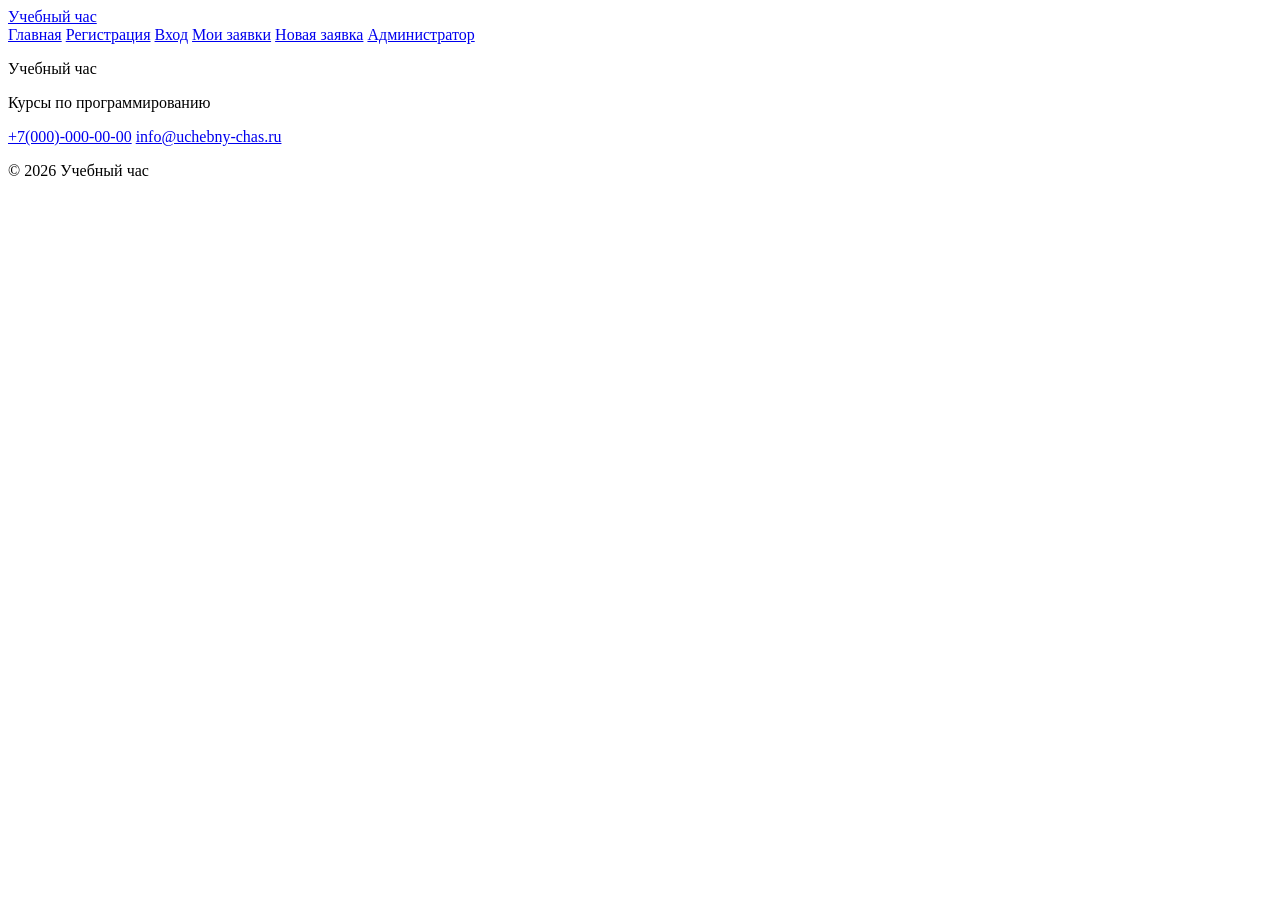
==== index.html @ 291ad3c5 "Добавил каркас страниц" ====
<!DOCTYPE html>
<html lang="ru">
<head>
<meta charset="UTF-8">
<meta name="viewport" content="width=device-width, initial-scale=1.0">
<title>Главная | Учебный час</title>
<link rel="stylesheet" href="css/style.css">
</head>
<body>
<header class="header">
<a class="header__logo" href="index.html">Учебный час</a>
<nav class="header__nav">
<a class="header__link header__link--active" href="index.html">Главная</a>
<a class="header__link" href="register.html">Регистрация</a>
<a class="header__link" href="login.html">Вход</a>
<a class="header__link" href="orders.html">Мои заявки</a>
<a class="header__link" href="create.html">Новая заявка</a>
<a class="header__link" href="admin.html">Администратор</a>
</nav>
</header>
<main class="main">
</main>
<footer class="footer">
<div class="footer__inner">
<div class="footer__col">
<p class="footer__name">Учебный час</p>
<p class="footer__text">Курсы по программированию</p>
</div>
<div class="footer__col">
<a class="footer__link" href="tel:+73830000000">+7(000)-000-00-00</a>
<a class="footer__link" href="mailto:info@uchebny-chas.ru">info@uchebny-chas.ru</a>
</div>
<p class="footer__copy">© 2026 Учебный час</p>
</div>
</footer>
</body>
</html>
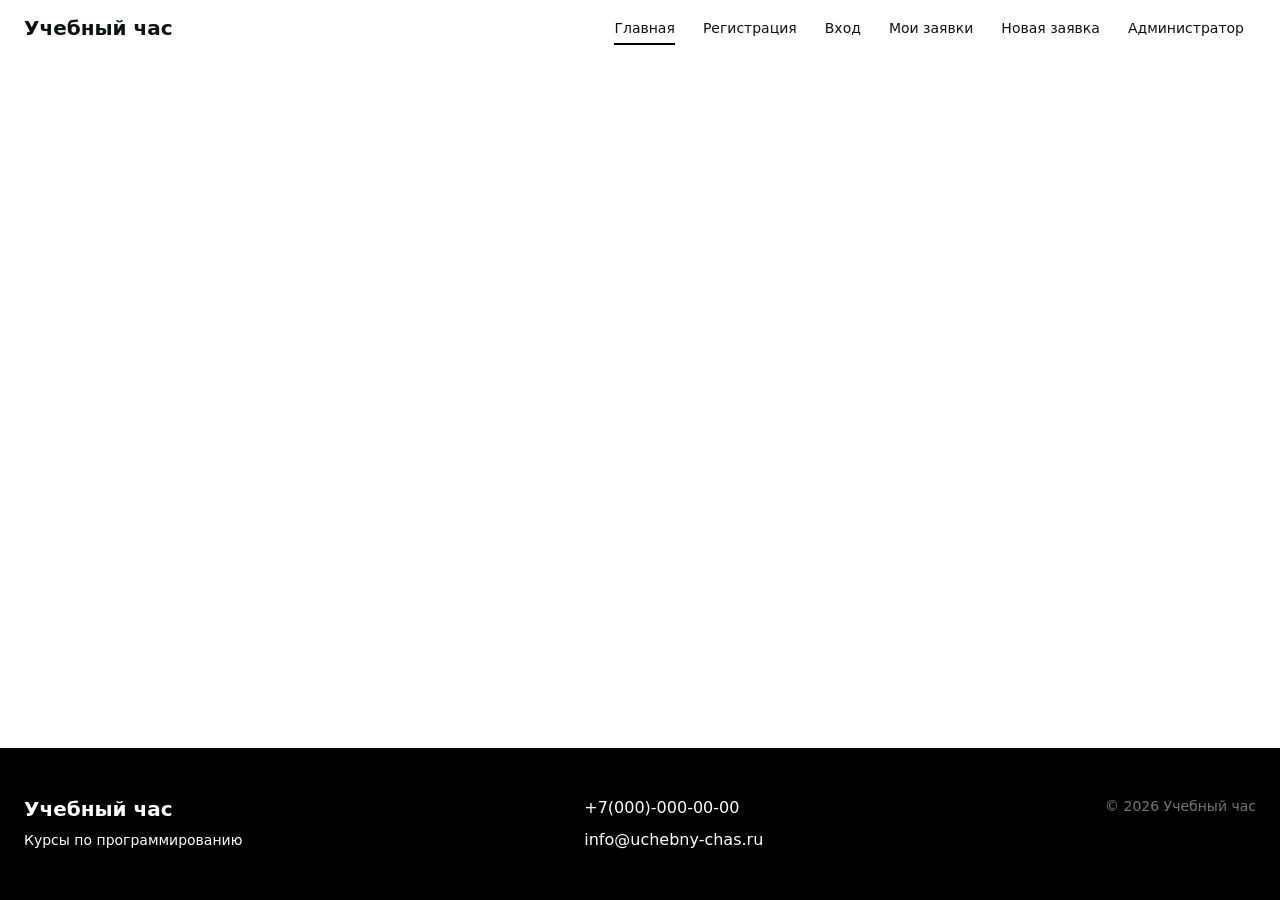
==== commit 6f2f5e96: "перенос файла style.css" ====
--- a/index.html
+++ b/index.html
@@ -4,7 +4,7 @@
 <meta charset="UTF-8">
 <meta name="viewport" content="width=device-width, initial-scale=1.0">
 <title>Главная | Учебный час</title>
-<link rel="stylesheet" href="css/style.css">
+<link rel="stylesheet" href="style.css">
 </head>
 <body>
 <header class="header">
--- a/style.css
+++ b/style.css
@@ -0,0 +1,224 @@
+:root {
+  --color-main: #000000;   
+  --color-accent: #55da9b; 
+  --color-text: #1c2230;
+  --color-bg: #ffffff;
+
+  --color-ink: #0b1215;
+  --color-graphite: #394649;
+  --color-fog: #e0e0e0;
+  --color-ash: #757575;
+  --color-charcoal: #232424;
+  --color-cyan: #24c2f2;
+  --color-violet: #6927ef;
+
+  --font-main: 'GT Walsheim Pro', Inter, 'DM Sans', ui-sans-serif, system-ui, -apple-system, BlinkMacSystemFont, "Segoe UI", Roboto, sans-serif;
+  --shadow-sm: rgba(0, 0, 0, 0.1) 0px 2px 4px 0px;
+  --page-width: 1280px;
+  --gutter: max(24px, calc((100% - 1280px) / 2));
+}
+
+/* Общее */
+*, *::before, *::after { box-sizing: border-box; }
+html { height: 100%; scroll-behavior: smooth; }
+body {
+  display: flex;
+  flex-direction: column;
+  min-height: 100%;
+  margin: 0;
+  font-family: var(--font-main);
+  font-size: 16px;
+  line-height: 1.5;
+  font-weight: 400;
+  color: var(--color-ink);
+  background: var(--color-bg);
+  -webkit-font-smoothing: antialiased;
+}
+h1, h2, h3, p, ol, ul { margin: 0; padding: 0; }
+ol, ul { list-style: none; }
+img { display: block; max-width: 100%; }
+a { color: inherit; }
+:focus-visible { outline: 2px solid var(--color-cyan); outline-offset: 2px; }
+.main { display: flex; flex-direction: column; flex: 1 0 auto; }
+
+@keyframes rise {
+  from { opacity: 0; transform: translateY(40px); }
+  to { opacity: 1; transform: translateY(0); }
+}
+@keyframes slide-in {
+  from { opacity: 0; transform: translateX(40px); }
+  to { opacity: 1; transform: translateX(0); }
+}
+@keyframes float {
+  0%, 100% { transform: translateY(0); }
+  50% { transform: translateY(-8px); }
+}
+
+/* Шапка */
+.header {
+  position: sticky;
+  top: 0;
+  z-index: 10;
+  display: flex;
+  align-items: center;
+  justify-content: space-between;
+  gap: 16px;
+  min-height: 56px;
+  padding: 0 var(--gutter);
+  background: var(--color-bg);
+}
+.header__logo {
+  font-size: 20px;
+  font-weight: 700;
+  text-decoration: none;
+  color: var(--color-ink);
+}
+.header__nav {
+  display: flex;
+  flex-wrap: wrap;
+  align-items: center;
+  gap: 4px;
+}
+.header__link {
+  position: relative;
+  padding: 8px 12px;
+  font-size: 14px;
+  font-weight: 500;
+  text-decoration: none;
+  color: var(--color-ink);
+}
+.header__link::after {
+  content: "";
+  position: absolute;
+  left: 12px;
+  right: 12px;
+  bottom: 2px;
+  height: 2px;
+  background: var(--color-main);
+  transform: scaleX(0);
+  transform-origin: left;
+  transition: transform 0.3s ease;
+}
+.header__link:hover::after,
+.header__link--active::after { transform: scaleX(1); }
+
+/* Подвал */
+.footer {
+  padding: 48px var(--gutter);
+  background: var(--color-main);
+  color: #ffffff;
+}
+.footer__inner {
+  display: flex;
+  flex-wrap: wrap;
+  align-items: flex-start;
+  justify-content: space-between;
+  gap: 24px;
+}
+.footer__col { display: flex; flex-direction: column; gap: 8px; }
+.footer__name { font-size: 20px; font-weight: 700; line-height: 1.3; }
+.footer__text { font-size: 14px; color: #ffffff; }
+.footer__link {
+  font-size: 16px;
+  text-decoration: none;
+  color: #ffffff;
+  background: linear-gradient(currentColor, currentColor) left bottom / 0 1px no-repeat;
+  transition: background-size 0.3s ease;
+  align-self: flex-start;
+}
+.footer__link:hover { background-size: 100% 1px; }
+.footer__copy { font-size: 14px; color: var(--color-ash); }
+
+/* Кнопки */
+.button {
+  display: inline-flex;
+  align-items: center;
+  justify-content: center;
+  min-height: 40px;
+  padding: 5px 15px;
+  border: 0;
+  border-radius: 4px;
+  font-family: inherit;
+  font-size: 16px;
+  font-weight: 600;
+  line-height: 1.5;
+  text-decoration: none;
+  cursor: pointer;
+  transition: transform 0.2s ease, background-color 0.2s ease, color 0.2s ease;
+}
+.button:hover { transform: translateY(-2px); }
+.button:active { transform: translateY(0); }
+.button--primary { background: var(--color-accent); color: var(--color-ink); }
+.button--outline {
+  background: #ffffff;
+  color: var(--color-ink);
+  border: 1px solid var(--color-graphite);
+  font-weight: 500;
+}
+.button--outline:hover { background: var(--color-ink); color: #ffffff; }
+.button--block { width: 100%; }
+.button--small { font-size: 14px; }
+
+/* Формы */
+.form { display: flex; flex-direction: column; gap: 16px; max-width: 480px; }
+.form__group { display: flex; flex-direction: column; gap: 8px; }
+.form__label { font-size: 14px; font-weight: 500; }
+.form__input,
+.form__select,
+.form__textarea {
+  width: 100%;
+  padding: 10px 12px;
+  border: 1px solid var(--color-fog);
+  border-radius: 4px;
+  font-family: inherit;
+  font-size: 16px;
+  color: var(--color-ink);
+  background: #ffffff;
+  transition: border-color 0.2s ease;
+}
+.form__input::placeholder,
+.form__textarea::placeholder { color: var(--color-ash); }
+.form__input:focus,
+.form__select:focus,
+.form__textarea:focus { outline: none; border-color: var(--color-main); }
+.form__textarea { min-height: 120px; resize: vertical; }
+.form__hint { font-size: 12px; line-height: 1.45; color: var(--color-ash); }
+.form__error { font-size: 14px; font-weight: 500; line-height: 1.45; color: #c5221f; }
+.form__error--hidden { display: none; }
+.form__group--tight { gap: 4px; }
+.form__label--tight { margin-bottom: 4px; }
+.form__label--legend { padding: 0; }
+.form__select--small,
+.form__input--small { padding: 6px 8px; font-size: 14px; }
+.form__error--shake { animation: shake 0.5s 1.2s ease both; }
+.form__group--rise { animation: rise 0.6s ease both; }
+.form__group--rise:nth-child(1) { animation-delay: 0.3s; }
+.form__group--rise:nth-child(2) { animation-delay: 0.38s; }
+.form__group--rise:nth-child(3) { animation-delay: 0.46s; }
+.form__group--rise:nth-child(4) { animation-delay: 0.54s; }
+.form__group--rise:nth-child(5) { animation-delay: 0.62s; }
+.form__group--rise:nth-child(6) { animation-delay: 0.7s; }
+.form__group--rise:nth-child(7) { animation-delay: 0.78s; }
+
+/* Ссылка */
+.link {
+  font-size: 14px;
+  font-weight: 500;
+  color: var(--color-violet);
+  text-decoration: none;
+}
+.link:hover { text-decoration: underline; }
+
+/* Статусы заявок */
+.status {
+  display: inline-block;
+  padding: 4px 12px;
+  border-radius: 100px;
+  font-size: 12px;
+  font-weight: 600;
+  line-height: 1.45;
+}
+.status--new { background: #d6f3fc; color: #0b4a5e; }
+.status--work { background: #fdeeba; color: #6b4b00; }
+.status--done { background: #cdf5e0; color: #0c5a37; }
+.status--cancel { background: #fbd9d6; color: #8a1c12; }
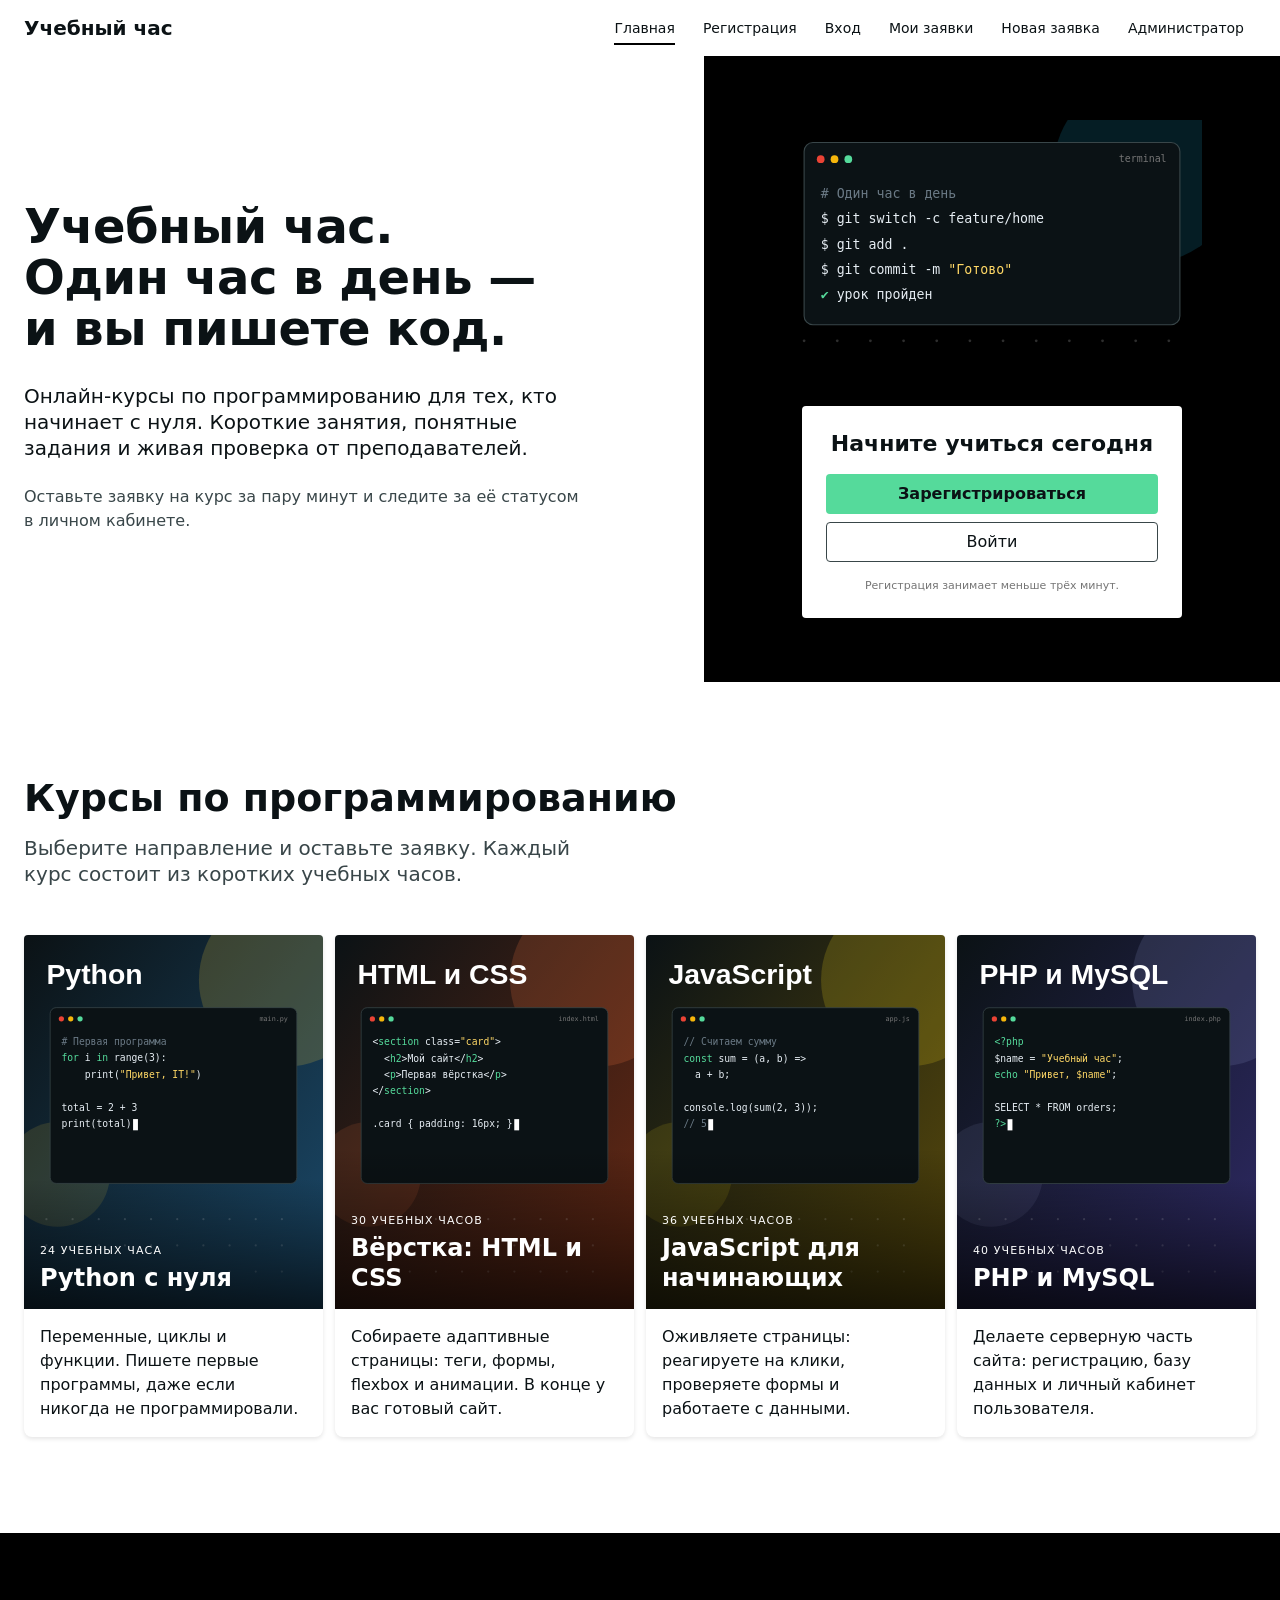
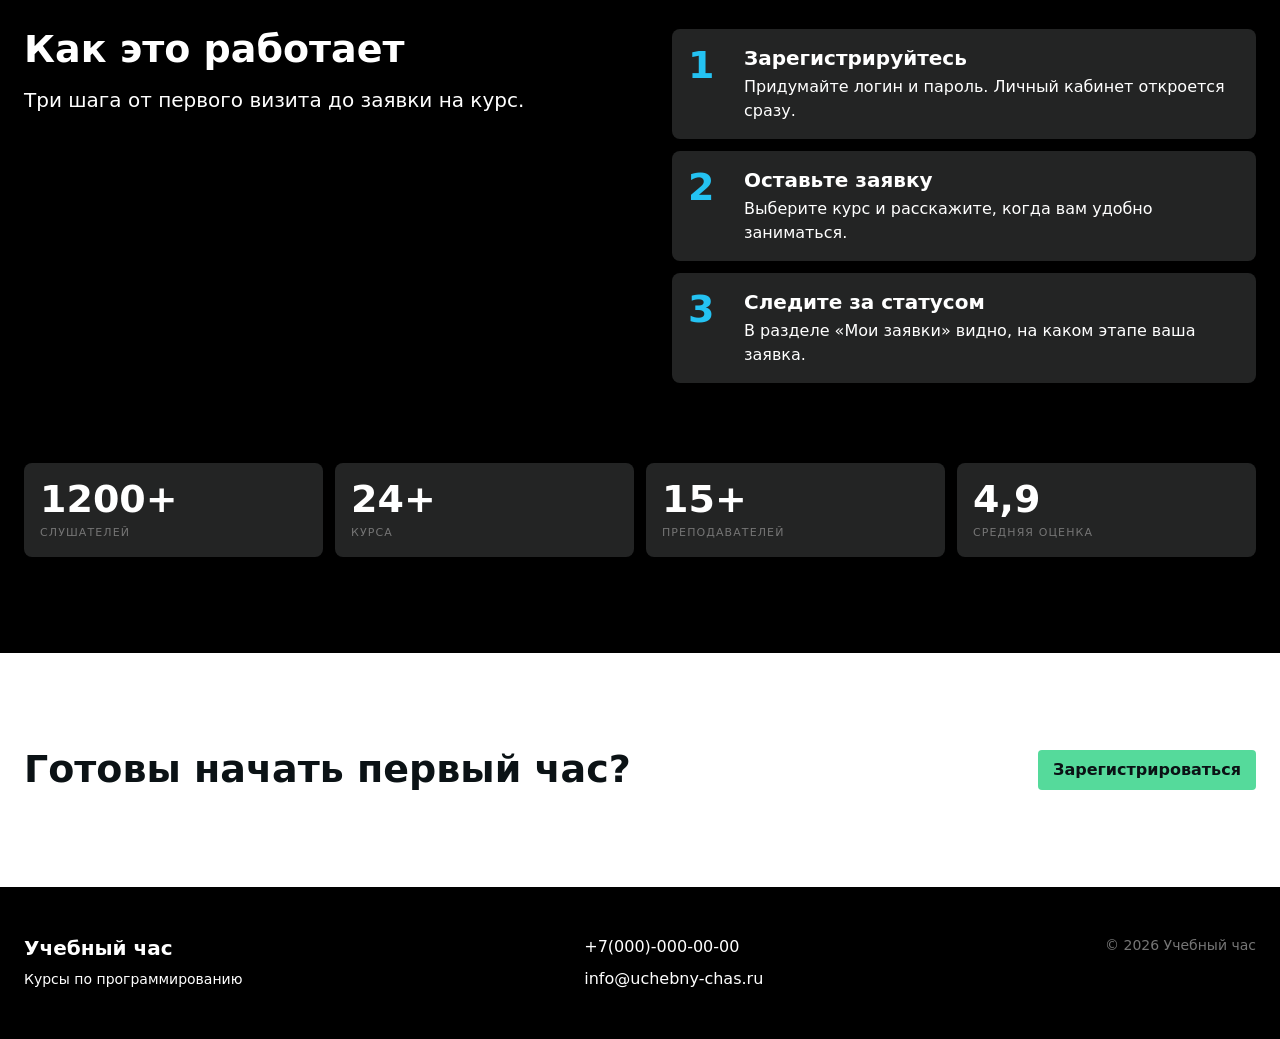
==== commit 7e7ed6ca: "законченая верстка первой страницы" ====
--- a/index.html
+++ b/index.html
@@ -1,37 +1,177 @@
 <!DOCTYPE html>
 <html lang="ru">
+
 <head>
-<meta charset="UTF-8">
-<meta name="viewport" content="width=device-width, initial-scale=1.0">
-<title>Главная | Учебный час</title>
-<link rel="stylesheet" href="style.css">
+    <meta charset="UTF-8">
+    <meta name="viewport" content="width=device-width, initial-scale=1.0">
+    <title>Главная | Учебный час</title>
+    <link rel="stylesheet" href="style.css">
 </head>
+
 <body>
-<header class="header">
-<a class="header__logo" href="index.html">Учебный час</a>
-<nav class="header__nav">
-<a class="header__link header__link--active" href="index.html">Главная</a>
-<a class="header__link" href="register.html">Регистрация</a>
-<a class="header__link" href="login.html">Вход</a>
-<a class="header__link" href="orders.html">Мои заявки</a>
-<a class="header__link" href="create.html">Новая заявка</a>
-<a class="header__link" href="admin.html">Администратор</a>
-</nav>
-</header>
-<main class="main">
-</main>
-<footer class="footer">
-<div class="footer__inner">
-<div class="footer__col">
-<p class="footer__name">Учебный час</p>
-<p class="footer__text">Курсы по программированию</p>
-</div>
-<div class="footer__col">
-<a class="footer__link" href="tel:+73830000000">+7(000)-000-00-00</a>
-<a class="footer__link" href="mailto:info@uchebny-chas.ru">info@uchebny-chas.ru</a>
-</div>
-<p class="footer__copy">© 2026 Учебный час</p>
-</div>
-</footer>
+    <header class="header">
+        <a class="header__logo" href="index.html">Учебный час</a>
+        <nav class="header__nav">
+            <a class="header__link header__link--active" href="index.html">Главная</a>
+            <a class="header__link" href="register.html">Регистрация</a>
+            <a class="header__link" href="login.html">Вход</a>
+            <a class="header__link" href="orders.html">Мои заявки</a>
+            <a class="header__link" href="create.html">Новая заявка</a>
+            <a class="header__link" href="admin.html">Администратор</a>
+        </nav>
+    </header>
+    <main class="main">
+        <section class="hero">
+            <div class="hero__content">
+                <h1 class="hero__title">
+                    <span class="hero__line">Учебный час.</span>
+                    <span class="hero__line">Один час в день —</span>
+                    <span class="hero__line">и вы пишете код.</span>
+                </h1>
+                <p class="hero__lead">Онлайн-курсы по программированию для тех, кто начинает с нуля. Короткие занятия,
+                    понятные задания и живая проверка от преподавателей.</p>
+                <p class="hero__text">Оставьте заявку на курс за пару минут и следите за её статусом в личном кабинете.
+                </p>
+            </div>
+            <div class="hero__aside">
+                <img class="hero__image" src="img/hero-terminal.svg" alt="Окно терминала с командами Git">
+                <div class="hero__panel">
+                    <h2 class="hero__panel-title">Начните учиться сегодня</h2>
+                    <a class="button button--primary button--block" href="register.html">Зарегистрироваться</a>
+                    <a class="button button--outline button--block" href="login.html">Войти</a>
+                    <p class="hero__note">Регистрация занимает меньше трёх минут.</p>
+                </div>
+            </div>
+        </section>
+
+        <section class="courses" id="courses">
+            <h2 class="courses__title">Курсы по программированию</h2>
+            <p class="courses__lead">Выберите направление и оставьте заявку. Каждый курс состоит из коротких учебных
+                часов.</p>
+            <div class="courses__grid">
+
+                <article class="course reveal">
+                    <div class="course__media">
+                        <img class="course__image" src="img/course-python.svg" alt="Код на языке Python">
+                        <div class="course__label">
+                            <span class="course__meta">24 учебных часа</span>
+                            <h3 class="course__name">Python с нуля</h3>
+                        </div>
+                    </div>
+                    <p class="course__text">Переменные, циклы и функции. Пишете первые программы, даже если никогда не
+                        программировали.</p>
+                </article>
+
+                <article class="course reveal">
+                    <div class="course__media">
+                        <img class="course__image" src="img/course-web.svg" alt="Код HTML и CSS">
+                        <div class="course__label">
+                            <span class="course__meta">30 учебных часов</span>
+                            <h3 class="course__name">Вёрстка: HTML и CSS</h3>
+                        </div>
+                    </div>
+                    <p class="course__text">Собираете адаптивные страницы: теги, формы, flexbox и анимации. В конце у
+                        вас готовый сайт.</p>
+                </article>
+
+                <article class="course reveal">
+                    <div class="course__media">
+                        <img class="course__image" src="img/course-js.svg" alt="Код на языке JavaScript">
+                        <div class="course__label">
+                            <span class="course__meta">36 учебных часов</span>
+                            <h3 class="course__name">JavaScript для начинающих</h3>
+                        </div>
+                    </div>
+                    <p class="course__text">Оживляете страницы: реагируете на клики, проверяете формы и работаете с
+                        данными.</p>
+                </article>
+
+                <article class="course reveal">
+                    <div class="course__media">
+                        <img class="course__image" src="img/course-php.svg" alt="Код на языке PHP">
+                        <div class="course__label">
+                            <span class="course__meta">40 учебных часов</span>
+                            <h3 class="course__name">PHP и MySQL</h3>
+                        </div>
+                    </div>
+                    <p class="course__text">Делаете серверную часть сайта: регистрацию, базу данных и личный кабинет
+                        пользователя.</p>
+                </article>
+
+            </div>
+        </section>
+
+        <section class="how" id="how">
+            <div class="how__inner">
+                <div class="how__intro">
+                    <h2 class="how__title">Как это работает</h2>
+                    <p class="how__lead">Три шага от первого визита до заявки на курс.</p>
+                </div>
+                <ol class="how__steps">
+                    <li class="step reveal">
+                        <span class="step__number">1</span>
+                        <div class="step__body">
+                            <h3 class="step__title">Зарегистрируйтесь</h3>
+                            <p class="step__text">Придумайте логин и пароль. Личный кабинет откроется сразу.</p>
+                        </div>
+                    </li>
+                    <li class="step reveal">
+                        <span class="step__number">2</span>
+                        <div class="step__body">
+                            <h3 class="step__title">Оставьте заявку</h3>
+                            <p class="step__text">Выберите курс и расскажите, когда вам удобно заниматься.</p>
+                        </div>
+                    </li>
+                    <li class="step reveal">
+                        <span class="step__number">3</span>
+                        <div class="step__body">
+                            <h3 class="step__title">Следите за статусом</h3>
+                            <p class="step__text">В разделе «Мои заявки» видно, на каком этапе ваша заявка.</p>
+                        </div>
+                    </li>
+                </ol>
+            </div>
+
+            <div class="stats reveal">
+                <div class="stats__item">
+                    <span class="stats__value stats__value--students" aria-label="1200 слушателей"></span>
+                    <span class="stats__label">Слушателей</span>
+                </div>
+                <div class="stats__item">
+                    <span class="stats__value stats__value--courses" aria-label="24 курса"></span>
+                    <span class="stats__label">Курса</span>
+                </div>
+                <div class="stats__item">
+                    <span class="stats__value stats__value--teachers" aria-label="15 преподавателей"></span>
+                    <span class="stats__label">Преподавателей</span>
+                </div>
+                <div class="stats__item">
+                    <span class="stats__value">4,9</span>
+                    <span class="stats__label">Средняя оценка</span>
+                </div>
+            </div>
+        </section>
+
+        <section class="cta">
+            <div class="cta__inner reveal">
+                <h2 class="cta__title">Готовы начать первый час?</h2>
+                <a class="button button--primary" href="register.html">Зарегистрироваться</a>
+            </div>
+        </section>
+    </main>
+    <footer class="footer">
+        <div class="footer__inner">
+            <div class="footer__col">
+                <p class="footer__name">Учебный час</p>
+                <p class="footer__text">Курсы по программированию</p>
+            </div>
+            <div class="footer__col">
+                <a class="footer__link" href="tel:+73830000000">+7(000)-000-00-00</a>
+                <a class="footer__link" href="mailto:info@uchebny-chas.ru">info@uchebny-chas.ru</a>
+            </div>
+            <p class="footer__copy">© 2026 Учебный час</p>
+        </div>
+    </footer>
 </body>
-</html>
+
+</html>
--- a/style.css
+++ b/style.css
@@ -1,6 +1,6 @@
 :root {
-  --color-main: #000000;   
-  --color-accent: #55da9b; 
+  --color-main: #000000;
+  --color-accent: #55da9b;
   --color-text: #1c2230;
   --color-bg: #ffffff;
 
@@ -12,15 +12,24 @@
   --color-cyan: #24c2f2;
   --color-violet: #6927ef;
 
-  --font-main: 'GT Walsheim Pro', Inter, 'DM Sans', ui-sans-serif, system-ui, -apple-system, BlinkMacSystemFont, "Segoe UI", Roboto, sans-serif;
+  --font-main: system-ui, Arial, sans-serif;
   --shadow-sm: rgba(0, 0, 0, 0.1) 0px 2px 4px 0px;
   --page-width: 1280px;
   --gutter: max(24px, calc((100% - 1280px) / 2));
 }
 
 /* Общее */
-*, *::before, *::after { box-sizing: border-box; }
-html { height: 100%; scroll-behavior: smooth; }
+*,
+*::before,
+*::after {
+  box-sizing: border-box;
+}
+
+html {
+  height: 100%;
+  scroll-behavior: smooth;
+}
+
 body {
   display: flex;
   flex-direction: column;
@@ -34,24 +43,76 @@
   background: var(--color-bg);
   -webkit-font-smoothing: antialiased;
 }
-h1, h2, h3, p, ol, ul { margin: 0; padding: 0; }
-ol, ul { list-style: none; }
-img { display: block; max-width: 100%; }
-a { color: inherit; }
-:focus-visible { outline: 2px solid var(--color-cyan); outline-offset: 2px; }
-.main { display: flex; flex-direction: column; flex: 1 0 auto; }
+
+h1,
+h2,
+h3,
+p,
+ol,
+ul {
+  margin: 0;
+  padding: 0;
+}
+
+ol,
+ul {
+  list-style: none;
+}
+
+img {
+  display: block;
+  max-width: 100%;
+}
+
+a {
+  color: inherit;
+}
+
+:focus-visible {
+  outline: 2px solid var(--color-cyan);
+  outline-offset: 2px;
+}
+
+.main {
+  display: flex;
+  flex-direction: column;
+  flex: 1 0 auto;
+}
 
 @keyframes rise {
-  from { opacity: 0; transform: translateY(40px); }
-  to { opacity: 1; transform: translateY(0); }
-}
+  from {
+    opacity: 0;
+    transform: translateY(40px);
+  }
+
+  to {
+    opacity: 1;
+    transform: translateY(0);
+  }
+}
+
 @keyframes slide-in {
-  from { opacity: 0; transform: translateX(40px); }
-  to { opacity: 1; transform: translateX(0); }
-}
+  from {
+    opacity: 0;
+    transform: translateX(40px);
+  }
+
+  to {
+    opacity: 1;
+    transform: translateX(0);
+  }
+}
+
 @keyframes float {
-  0%, 100% { transform: translateY(0); }
-  50% { transform: translateY(-8px); }
+
+  0%,
+  100% {
+    transform: translateY(0);
+  }
+
+  50% {
+    transform: translateY(-8px);
+  }
 }
 
 /* Шапка */
@@ -67,18 +128,21 @@
   padding: 0 var(--gutter);
   background: var(--color-bg);
 }
+
 .header__logo {
   font-size: 20px;
   font-weight: 700;
   text-decoration: none;
   color: var(--color-ink);
 }
+
 .header__nav {
   display: flex;
   flex-wrap: wrap;
   align-items: center;
   gap: 4px;
 }
+
 .header__link {
   position: relative;
   padding: 8px 12px;
@@ -87,6 +151,7 @@
   text-decoration: none;
   color: var(--color-ink);
 }
+
 .header__link::after {
   content: "";
   position: absolute;
@@ -99,8 +164,11 @@
   transform-origin: left;
   transition: transform 0.3s ease;
 }
+
 .header__link:hover::after,
-.header__link--active::after { transform: scaleX(1); }
+.header__link--active::after {
+  transform: scaleX(1);
+}
 
 /* Подвал */
 .footer {
@@ -108,6 +176,7 @@
   background: var(--color-main);
   color: #ffffff;
 }
+
 .footer__inner {
   display: flex;
   flex-wrap: wrap;
@@ -115,9 +184,24 @@
   justify-content: space-between;
   gap: 24px;
 }
-.footer__col { display: flex; flex-direction: column; gap: 8px; }
-.footer__name { font-size: 20px; font-weight: 700; line-height: 1.3; }
-.footer__text { font-size: 14px; color: #ffffff; }
+
+.footer__col {
+  display: flex;
+  flex-direction: column;
+  gap: 8px;
+}
+
+.footer__name {
+  font-size: 20px;
+  font-weight: 700;
+  line-height: 1.3;
+}
+
+.footer__text {
+  font-size: 14px;
+  color: #ffffff;
+}
+
 .footer__link {
   font-size: 16px;
   text-decoration: none;
@@ -126,8 +210,15 @@
   transition: background-size 0.3s ease;
   align-self: flex-start;
 }
-.footer__link:hover { background-size: 100% 1px; }
-.footer__copy { font-size: 14px; color: var(--color-ash); }
+
+.footer__link:hover {
+  background-size: 100% 1px;
+}
+
+.footer__copy {
+  font-size: 14px;
+  color: var(--color-ash);
+}
 
 /* Кнопки */
 .button {
@@ -146,23 +237,59 @@
   cursor: pointer;
   transition: transform 0.2s ease, background-color 0.2s ease, color 0.2s ease;
 }
-.button:hover { transform: translateY(-2px); }
-.button:active { transform: translateY(0); }
-.button--primary { background: var(--color-accent); color: var(--color-ink); }
+
+.button:hover {
+  transform: translateY(-2px);
+}
+
+.button:active {
+  transform: translateY(0);
+}
+
+.button--primary {
+  background: var(--color-accent);
+  color: var(--color-ink);
+}
+
 .button--outline {
   background: #ffffff;
   color: var(--color-ink);
   border: 1px solid var(--color-graphite);
   font-weight: 500;
 }
-.button--outline:hover { background: var(--color-ink); color: #ffffff; }
-.button--block { width: 100%; }
-.button--small { font-size: 14px; }
+
+.button--outline:hover {
+  background: var(--color-ink);
+  color: #ffffff;
+}
+
+.button--block {
+  width: 100%;
+}
+
+.button--small {
+  font-size: 14px;
+}
 
 /* Формы */
-.form { display: flex; flex-direction: column; gap: 16px; max-width: 480px; }
-.form__group { display: flex; flex-direction: column; gap: 8px; }
-.form__label { font-size: 14px; font-weight: 500; }
+.form {
+  display: flex;
+  flex-direction: column;
+  gap: 16px;
+  max-width: 480px;
+}
+
+.form__group {
+  display: flex;
+  flex-direction: column;
+  gap: 8px;
+}
+
+.form__label {
+  font-size: 14px;
+  font-weight: 500;
+}
+
 .form__input,
 .form__select,
 .form__textarea {
@@ -176,29 +303,94 @@
   background: #ffffff;
   transition: border-color 0.2s ease;
 }
+
 .form__input::placeholder,
-.form__textarea::placeholder { color: var(--color-ash); }
+.form__textarea::placeholder {
+  color: var(--color-ash);
+}
+
 .form__input:focus,
 .form__select:focus,
-.form__textarea:focus { outline: none; border-color: var(--color-main); }
-.form__textarea { min-height: 120px; resize: vertical; }
-.form__hint { font-size: 12px; line-height: 1.45; color: var(--color-ash); }
-.form__error { font-size: 14px; font-weight: 500; line-height: 1.45; color: #c5221f; }
-.form__error--hidden { display: none; }
-.form__group--tight { gap: 4px; }
-.form__label--tight { margin-bottom: 4px; }
-.form__label--legend { padding: 0; }
+.form__textarea:focus {
+  outline: none;
+  border-color: var(--color-main);
+}
+
+.form__textarea {
+  min-height: 120px;
+  resize: vertical;
+}
+
+.form__hint {
+  font-size: 12px;
+  line-height: 1.45;
+  color: var(--color-ash);
+}
+
+.form__error {
+  font-size: 14px;
+  font-weight: 500;
+  line-height: 1.45;
+  color: #c5221f;
+}
+
+.form__error--hidden {
+  display: none;
+}
+
+.form__group--tight {
+  gap: 4px;
+}
+
+.form__label--tight {
+  margin-bottom: 4px;
+}
+
+.form__label--legend {
+  padding: 0;
+}
+
 .form__select--small,
-.form__input--small { padding: 6px 8px; font-size: 14px; }
-.form__error--shake { animation: shake 0.5s 1.2s ease both; }
-.form__group--rise { animation: rise 0.6s ease both; }
-.form__group--rise:nth-child(1) { animation-delay: 0.3s; }
-.form__group--rise:nth-child(2) { animation-delay: 0.38s; }
-.form__group--rise:nth-child(3) { animation-delay: 0.46s; }
-.form__group--rise:nth-child(4) { animation-delay: 0.54s; }
-.form__group--rise:nth-child(5) { animation-delay: 0.62s; }
-.form__group--rise:nth-child(6) { animation-delay: 0.7s; }
-.form__group--rise:nth-child(7) { animation-delay: 0.78s; }
+.form__input--small {
+  padding: 6px 8px;
+  font-size: 14px;
+}
+
+.form__error--shake {
+  animation: shake 0.5s 1.2s ease both;
+}
+
+.form__group--rise {
+  animation: rise 0.6s ease both;
+}
+
+.form__group--rise:nth-child(1) {
+  animation-delay: 0.3s;
+}
+
+.form__group--rise:nth-child(2) {
+  animation-delay: 0.38s;
+}
+
+.form__group--rise:nth-child(3) {
+  animation-delay: 0.46s;
+}
+
+.form__group--rise:nth-child(4) {
+  animation-delay: 0.54s;
+}
+
+.form__group--rise:nth-child(5) {
+  animation-delay: 0.62s;
+}
+
+.form__group--rise:nth-child(6) {
+  animation-delay: 0.7s;
+}
+
+.form__group--rise:nth-child(7) {
+  animation-delay: 0.78s;
+}
 
 /* Ссылка */
 .link {
@@ -207,7 +399,10 @@
   color: var(--color-violet);
   text-decoration: none;
 }
-.link:hover { text-decoration: underline; }
+
+.link:hover {
+  text-decoration: underline;
+}
 
 /* Статусы заявок */
 .status {
@@ -218,7 +413,403 @@
   font-weight: 600;
   line-height: 1.45;
 }
-.status--new { background: #d6f3fc; color: #0b4a5e; }
-.status--work { background: #fdeeba; color: #6b4b00; }
-.status--done { background: #cdf5e0; color: #0c5a37; }
-.status--cancel { background: #fbd9d6; color: #8a1c12; }+
+.status--new {
+  background: #d6f3fc;
+  color: #0b4a5e;
+}
+
+.status--work {
+  background: #fdeeba;
+  color: #6b4b00;
+}
+
+.status--done {
+  background: #cdf5e0;
+  color: #0c5a37;
+}
+
+.status--cancel {
+  background: #fbd9d6;
+  color: #8a1c12;
+}
+
+/* Страница: Главная */
+@property --n {
+  syntax: "<integer>";
+  initial-value: 0;
+  inherits: false;
+}
+
+@keyframes count {
+  from {
+    --n: 0;
+  }
+}
+
+@keyframes reveal {
+  from {
+    opacity: 0;
+    transform: translateY(32px);
+  }
+
+  to {
+    opacity: 1;
+    transform: translateY(0);
+  }
+}
+
+/* Первый экран */
+.hero {
+  display: grid;
+  grid-template-columns: 55fr 45fr;
+}
+
+.hero__content {
+  display: flex;
+  flex-direction: column;
+  justify-content: center;
+  gap: 24px;
+  padding: 80px 48px 80px var(--gutter);
+}
+
+.hero__title {
+  display: flex;
+  flex-direction: column;
+  font-size: 48px;
+  font-weight: 700;
+  line-height: 0.9;
+  letter-spacing: -0.5px;
+}
+
+.hero__line {
+  padding-bottom: 8px;
+  animation: rise 0.8s cubic-bezier(0.2, 0.7, 0.2, 1) both;
+}
+
+.hero__line:nth-child(2) {
+  animation-delay: 0.15s;
+}
+
+.hero__line:nth-child(3) {
+  animation-delay: 0.3s;
+}
+
+.hero__lead {
+  max-width: 560px;
+  font-size: 20px;
+  line-height: 1.3;
+  animation: rise 0.8s 0.45s cubic-bezier(0.2, 0.7, 0.2, 1) both;
+}
+
+.hero__text {
+  max-width: 560px;
+  color: var(--color-graphite);
+  animation: rise 0.8s 0.55s cubic-bezier(0.2, 0.7, 0.2, 1) both;
+}
+
+.hero__aside {
+  display: flex;
+  flex-direction: column;
+  align-items: center;
+  justify-content: center;
+  gap: 32px;
+  padding: 64px 24px 64px 24px;
+  background: var(--color-main);
+}
+
+.hero__image {
+  width: 100%;
+  max-width: 420px;
+  animation: slide-in 0.9s 0.3s ease both, float 6s 1.4s ease-in-out infinite;
+}
+
+.hero__panel {
+  display: flex;
+  flex-direction: column;
+  gap: 8px;
+  width: 100%;
+  max-width: 380px;
+  padding: 24px;
+  background: #ffffff;
+  border-radius: 4px;
+  animation: slide-in 0.9s 0.5s ease both;
+}
+
+.hero__panel-title {
+  margin-bottom: 8px;
+  font-size: 22px;
+  font-weight: 700;
+  line-height: 1.25;
+  text-align: center;
+}
+
+.hero__note {
+  margin-top: 8px;
+  font-size: 11px;
+  line-height: 1.45;
+  text-align: center;
+  color: var(--color-ash);
+}
+
+/* Курсы */
+.courses {
+  padding: 96px var(--gutter);
+  background: #ffffff;
+}
+
+.courses__title {
+  font-size: 38px;
+  font-weight: 700;
+  line-height: 1.1;
+}
+
+.courses__lead {
+  max-width: 560px;
+  margin-top: 16px;
+  font-size: 20px;
+  line-height: 1.3;
+  color: var(--color-graphite);
+}
+
+.courses__grid {
+  display: grid;
+  grid-template-columns: repeat(4, 1fr);
+  gap: 12px;
+  margin-top: 48px;
+}
+
+.course {
+  display: flex;
+  flex-direction: column;
+  overflow: hidden;
+  background: #ffffff;
+  border-radius: 4px 4px 8px 8px;
+  box-shadow: var(--shadow-sm);
+  transition: transform 0.3s ease, box-shadow 0.3s ease;
+}
+
+.course:hover {
+  transform: translateY(-6px);
+  box-shadow: rgba(0, 0, 0, 0.18) 0px 8px 16px 0px;
+}
+
+.course__media {
+  position: relative;
+  overflow: hidden;
+  aspect-ratio: 4 / 5;
+}
+
+.course__image {
+  width: 100%;
+  height: 100%;
+  object-fit: cover;
+  transition: transform 0.6s ease;
+}
+
+.course:hover .course__image {
+  transform: scale(1.06);
+}
+
+.course__label {
+  position: absolute;
+  left: 0;
+  right: 0;
+  bottom: 0;
+  display: flex;
+  flex-direction: column;
+  gap: 4px;
+  padding: 64px 16px 16px;
+  color: #ffffff;
+  background: linear-gradient(to bottom, rgba(0, 0, 0, 0), rgba(0, 0, 0, 0.7));
+}
+
+.course__meta {
+  font-size: 11px;
+  font-weight: 500;
+  line-height: 1.45;
+  letter-spacing: 1.1px;
+  text-transform: uppercase;
+}
+
+.course__name {
+  font-size: 24px;
+  font-weight: 700;
+  line-height: 1.25;
+}
+
+.course__text {
+  padding: 16px;
+  font-size: 16px;
+  line-height: 1.5;
+}
+
+.how {
+  padding: 96px var(--gutter);
+  background: var(--color-main);
+  color: #ffffff;
+}
+
+.how__inner {
+  display: grid;
+  grid-template-columns: 1fr 1fr;
+  gap: 64px;
+  align-items: start;
+}
+
+.how__intro {
+  position: sticky;
+  top: 80px;
+}
+
+.how__title {
+  font-size: 38px;
+  font-weight: 700;
+  line-height: 1.1;
+}
+
+.how__lead {
+  margin-top: 16px;
+  font-size: 20px;
+  line-height: 1.3;
+}
+
+.how__steps {
+  display: flex;
+  flex-direction: column;
+  gap: 12px;
+}
+
+.step {
+  display: flex;
+  align-items: flex-start;
+  gap: 16px;
+  padding: 16px;
+  background: var(--color-charcoal);
+  border-radius: 8px;
+  transition: transform 0.3s ease;
+}
+
+.step:hover {
+  transform: translateX(8px);
+}
+
+.step__number {
+  flex: none;
+  min-width: 40px;
+  font-size: 38px;
+  font-weight: 700;
+  line-height: 1.1;
+  color: var(--color-cyan);
+}
+
+.step__body {
+  flex: 1;
+  min-width: 0;
+}
+
+.step__title {
+  font-size: 20px;
+  font-weight: 700;
+  line-height: 1.3;
+}
+
+.step__text {
+  margin-top: 4px;
+  font-size: 16px;
+  line-height: 1.5;
+}
+
+.stats {
+  display: grid;
+  grid-template-columns: repeat(4, 1fr);
+  gap: 12px;
+  margin-top: 80px;
+}
+
+.stats__item {
+  display: flex;
+  flex-direction: column;
+  gap: 4px;
+  padding: 16px;
+  background: var(--color-charcoal);
+  border-radius: 8px;
+}
+
+.stats__value {
+  font-size: 38px;
+  font-weight: 700;
+  line-height: 1.1;
+  color: #ffffff;
+}
+
+.stats__value--students {
+  --n: 1200;
+  counter-reset: n var(--n);
+}
+
+.stats__value--courses {
+  --n: 24;
+  counter-reset: n var(--n);
+}
+
+.stats__value--teachers {
+  --n: 15;
+  counter-reset: n var(--n);
+}
+
+.stats__value--students::before,
+.stats__value--courses::before,
+.stats__value--teachers::before {
+  content: counter(n);
+}
+
+.stats__value--students::after,
+.stats__value--courses::after,
+.stats__value--teachers::after {
+  content: "+";
+}
+
+.stats__label {
+  font-size: 11px;
+  font-weight: 500;
+  line-height: 1.45;
+  letter-spacing: 1.1px;
+  text-transform: uppercase;
+  color: var(--color-ash);
+}
+
+.cta {
+  padding: 96px var(--gutter);
+  background: #ffffff;
+}
+
+.cta__inner {
+  display: flex;
+  flex-wrap: wrap;
+  align-items: center;
+  justify-content: space-between;
+  gap: 24px;
+}
+
+.cta__title {
+  font-size: 38px;
+  font-weight: 700;
+  line-height: 1.1;
+}
+
+@supports (animation-timeline: view()) {
+  .reveal {
+    animation: reveal linear both;
+    animation-timeline: view();
+    animation-range: entry 0% entry 35%;
+  }
+
+  .stats__value--students,
+  .stats__value--courses,
+  .stats__value--teachers {
+    animation: count linear both;
+    animation-timeline: view();
+    animation-range: entry 10% entry 70%;
+  }
+}
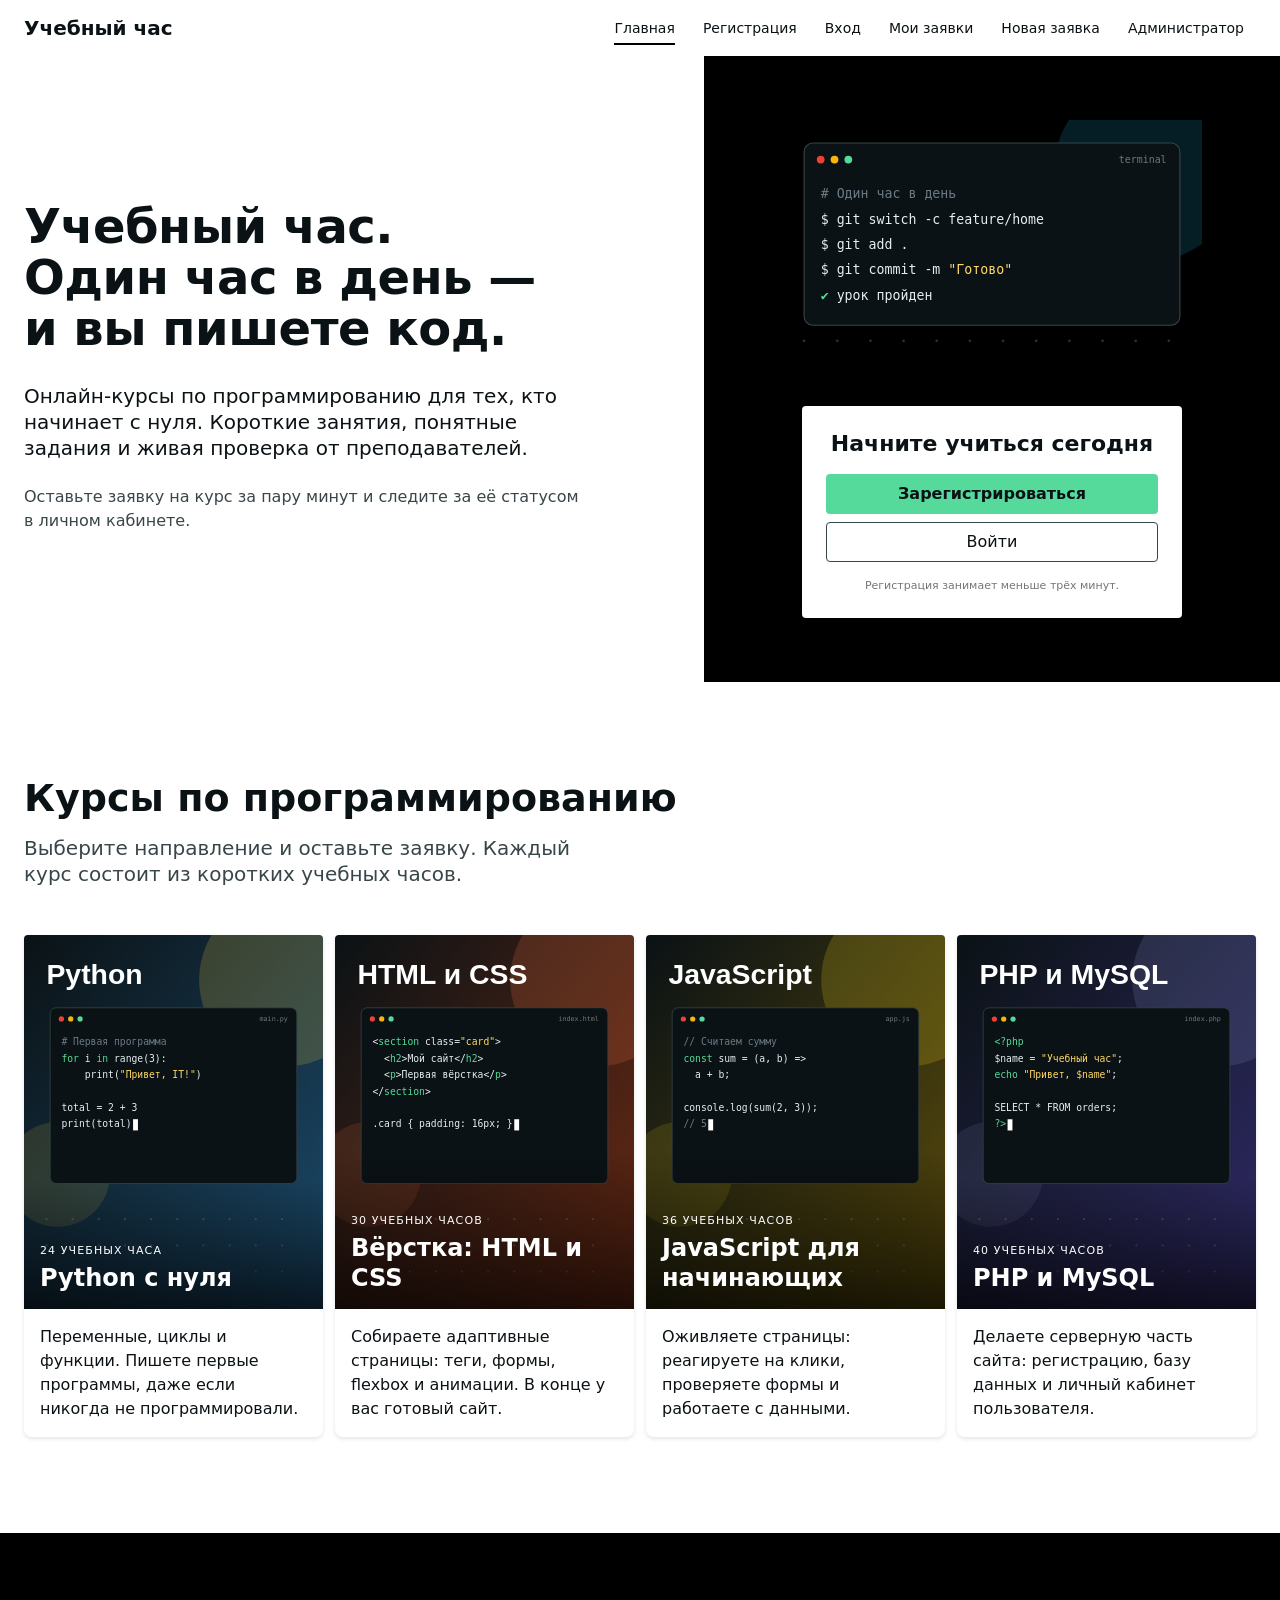
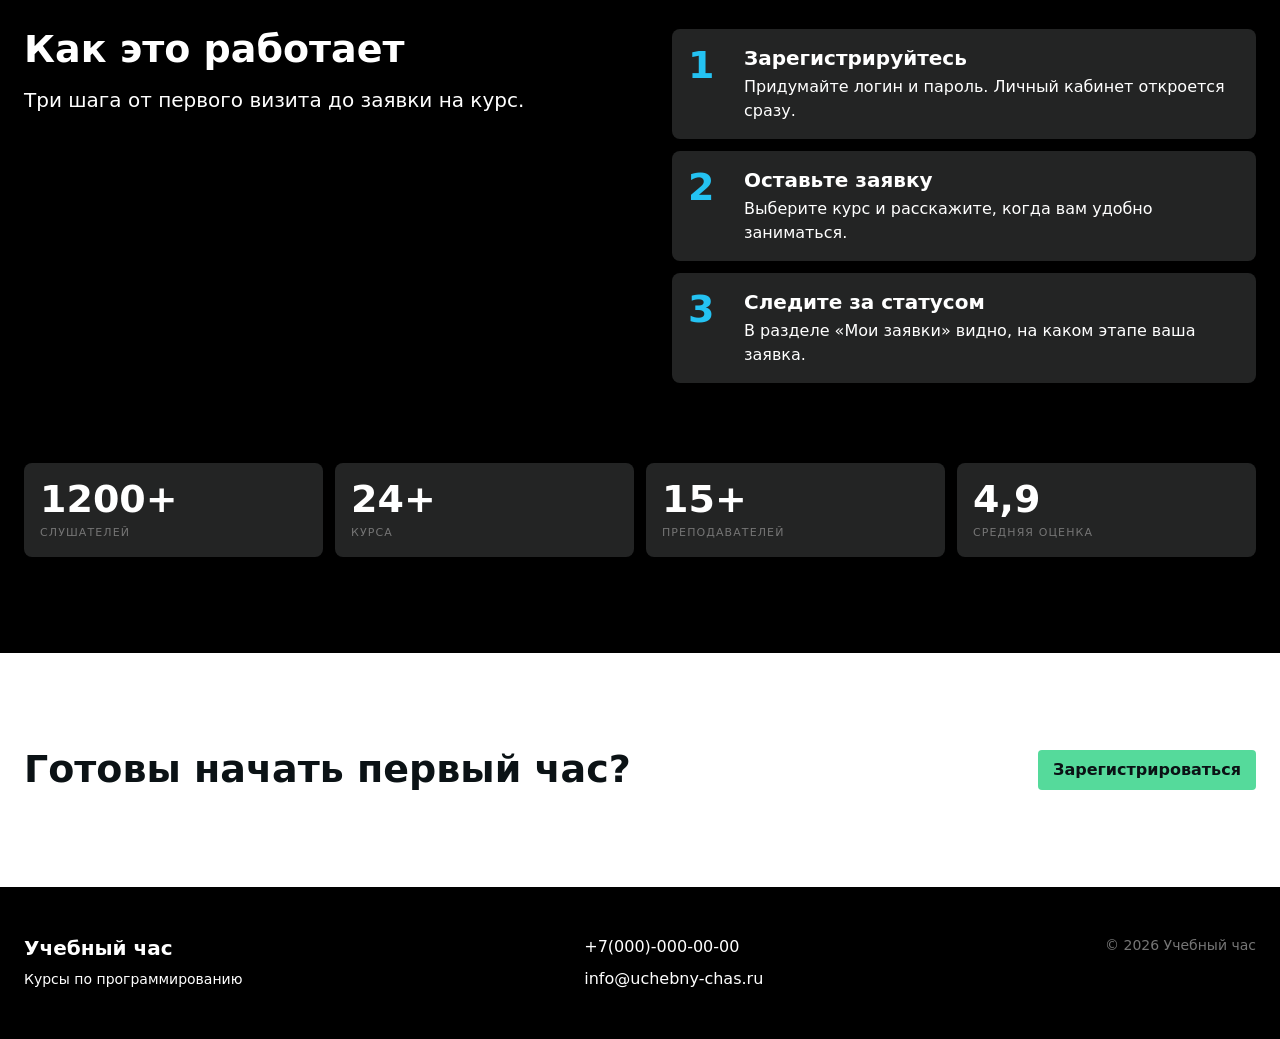
==== commit 36844c75: "Админка на PHP с базой SQLite" ====
--- a/index.html
+++ b/index.html
@@ -17,7 +17,7 @@
             <a class="header__link" href="login.html">Вход</a>
             <a class="header__link" href="orders.html">Мои заявки</a>
             <a class="header__link" href="create.html">Новая заявка</a>
-            <a class="header__link" href="admin.html">Администратор</a>
+            <a class="header__link" href="admin.php">Администратор</a>
         </nav>
     </header>
     <main class="main">
--- a/style.css
+++ b/style.css
@@ -812,4 +812,689 @@
     animation-timeline: view();
     animation-range: entry 10% entry 70%;
   }
+}
+
+/* Рег */
+@keyframes shake {
+
+  0%,
+  100% {
+    transform: translateX(0);
+  }
+
+  20% {
+    transform: translateX(-6px);
+  }
+
+  40% {
+    transform: translateX(6px);
+  }
+
+  60% {
+    transform: translateX(-4px);
+  }
+
+  80% {
+    transform: translateX(4px);
+  }
+}
+
+.auth {
+  display: grid;
+  flex: 1 0 auto;
+  grid-template-columns: 55fr 45fr;
+}
+
+.auth__intro {
+  display: flex;
+  flex-direction: column;
+  justify-content: center;
+  gap: 24px;
+  padding: 64px 48px 64px var(--gutter);
+}
+
+.auth__title {
+  display: flex;
+  flex-direction: column;
+  font-size: 46px;
+  font-weight: 700;
+  line-height: 0.96;
+  letter-spacing: -0.5px;
+}
+
+.auth__line {
+  padding-bottom: 8px;
+  animation: rise 0.8s cubic-bezier(0.2, 0.7, 0.2, 1) both;
+}
+
+.auth__line:nth-child(2) {
+  animation-delay: 0.15s;
+}
+
+.auth__lead {
+  max-width: 520px;
+  font-size: 20px;
+  line-height: 1.3;
+  animation: rise 0.8s 0.3s cubic-bezier(0.2, 0.7, 0.2, 1) both;
+}
+
+.auth__text {
+  max-width: 520px;
+  color: var(--color-graphite);
+  animation: rise 0.8s 0.4s cubic-bezier(0.2, 0.7, 0.2, 1) both;
+}
+
+.auth__aside {
+  display: flex;
+  align-items: center;
+  justify-content: center;
+  padding: 48px 24px;
+  background: var(--color-main);
+}
+
+.auth__panel {
+  width: 100%;
+  max-width: 380px;
+  padding: 24px;
+  background: #ffffff;
+  border-radius: 4px;
+  animation: slide-in 0.9s 0.2s ease both;
+}
+
+.auth__panel-title {
+  margin-bottom: 16px;
+  font-size: 22px;
+  font-weight: 700;
+  line-height: 1.25;
+  text-align: center;
+}
+
+.form--auth {
+  max-width: none;
+}
+
+.auth__switch {
+  margin-top: 16px;
+  font-size: 14px;
+  line-height: 1.5;
+  text-align: center;
+}
+
+/* Вход */
+.auth__alert {
+  padding: 10px 12px;
+  background: #fbd9d6;
+  border-radius: 4px;
+  animation: shake 0.5s 0.9s ease both;
+}
+
+@media (max-width: 900px) {
+  .auth {
+    grid-template-columns: 1fr;
+  }
+
+  .auth__intro {
+    padding: 48px 24px;
+  }
+}
+
+@media (max-width: 600px) {
+  .auth__title {
+    font-size: 38px;
+  }
+
+  .auth__lead {
+    font-size: 18px;
+  }
+
+  .auth__aside {
+    padding: 32px 16px;
+  }
+}
+
+/* Мои заявки */
+.orders {
+  padding: 64px var(--gutter) 96px;
+  background: #ffffff;
+}
+
+.orders__head {
+  display: flex;
+  flex-wrap: wrap;
+  align-items: center;
+  justify-content: space-between;
+  gap: 24px;
+}
+
+.orders__title {
+  font-size: 38px;
+  font-weight: 700;
+  line-height: 1.1;
+  animation: rise 0.7s cubic-bezier(0.2, 0.7, 0.2, 1) both;
+}
+
+.orders__grid {
+  display: grid;
+  grid-template-columns: repeat(2, 1fr);
+  gap: 12px;
+  margin-top: 40px;
+  align-items: start;
+}
+
+.order {
+  display: flex;
+  flex-direction: column;
+  gap: 16px;
+  padding: 24px;
+  background: #ffffff;
+  border-radius: 4px 4px 8px 8px;
+  box-shadow: var(--shadow-sm);
+  transition: transform 0.3s ease, box-shadow 0.3s ease;
+}
+
+.order:hover {
+  transform: translateY(-4px);
+  box-shadow: rgba(0, 0, 0, 0.18) 0px 8px 16px 0px;
+}
+
+.order__top {
+  display: flex;
+  flex-wrap: wrap;
+  align-items: center;
+  justify-content: space-between;
+  gap: 12px;
+}
+
+.order__number {
+  font-size: 24px;
+  font-weight: 700;
+  line-height: 1.25;
+}
+
+.order__reason {
+  padding: 10px 12px;
+  font-size: 14px;
+  line-height: 1.45;
+  color: #8a1c12;
+  background: #fbd9d6;
+  border-radius: 4px;
+}
+
+.order__reason-label {
+  font-weight: 600;
+}
+
+.order__fields {
+  display: grid;
+  grid-template-columns: repeat(2, 1fr);
+  gap: 16px 24px;
+  margin: 0;
+}
+
+.order__item {
+  min-width: 0;
+}
+
+.order__item--wide {
+  grid-column: 1 / -1;
+}
+
+.order__term {
+  font-size: 11px;
+  font-weight: 500;
+  line-height: 1.45;
+  letter-spacing: 1.1px;
+  text-transform: uppercase;
+  color: var(--color-ash);
+}
+
+.order__value {
+  margin: 2px 0 0;
+  font-size: 16px;
+  line-height: 1.5;
+  overflow-wrap: anywhere;
+}
+
+.order__review {
+  max-width: none;
+  padding-top: 16px;
+  border-top: 1px solid var(--color-fog);
+}
+
+.order__button {
+  align-self: flex-start;
+}
+
+@media (max-width: 900px) {
+  .orders__grid {
+    grid-template-columns: 1fr;
+  }
+}
+
+@media (max-width: 600px) {
+  .orders {
+    padding: 40px 24px 64px;
+  }
+
+  .orders__title {
+    font-size: 28px;
+    line-height: 1.25;
+  }
+
+  .order {
+    padding: 16px;
+  }
+
+  .order__fields {
+    grid-template-columns: 1fr;
+  }
+}
+
+/* Страница: Новая заявка */
+.request {
+  display: grid;
+  flex: 1 0 auto;
+  grid-template-columns: 55fr 45fr;
+}
+
+.request__intro {
+  display: flex;
+  flex-direction: column;
+  justify-content: center;
+  gap: 24px;
+  padding: 64px 48px 64px var(--gutter);
+}
+
+.request__title {
+  display: flex;
+  flex-direction: column;
+  font-size: 46px;
+  font-weight: 700;
+  line-height: 0.96;
+  letter-spacing: -0.5px;
+}
+
+.request__line {
+  padding-bottom: 8px;
+  animation: rise 0.8s cubic-bezier(0.2, 0.7, 0.2, 1) both;
+}
+
+.request__line:nth-child(2) {
+  animation-delay: 0.15s;
+}
+
+.request__lead {
+  max-width: 520px;
+  font-size: 20px;
+  line-height: 1.3;
+  animation: rise 0.8s 0.3s cubic-bezier(0.2, 0.7, 0.2, 1) both;
+}
+
+.request__text {
+  max-width: 520px;
+  color: var(--color-graphite);
+  animation: rise 0.8s 0.4s cubic-bezier(0.2, 0.7, 0.2, 1) both;
+}
+
+.request__aside {
+  display: flex;
+  align-items: flex-start;
+  justify-content: center;
+  padding: 48px 24px;
+  background: var(--color-main);
+}
+
+.request__panel {
+  width: 100%;
+  max-width: 440px;
+  padding: 24px;
+  background: #ffffff;
+  border-radius: 4px;
+  animation: slide-in 0.9s 0.2s ease both;
+}
+
+.request__panel-title {
+  margin-bottom: 16px;
+  font-size: 22px;
+  font-weight: 700;
+  line-height: 1.25;
+  text-align: center;
+}
+
+.form--request {
+  max-width: none;
+}
+
+.form__fieldset {
+  min-width: 0;
+  margin: 0;
+  padding: 0;
+  border: 0;
+}
+
+.form__option {
+  display: flex;
+  align-items: center;
+  gap: 10px;
+  min-height: 32px;
+}
+
+.form__option-label {
+  font-size: 16px;
+  line-height: 1.5;
+  cursor: pointer;
+}
+
+.form__radio,
+.form__checkbox {
+  width: 18px;
+  height: 18px;
+  margin: 0;
+  flex: none;
+  accent-color: var(--color-main);
+  cursor: pointer;
+}
+
+.request__back {
+  margin-top: 16px;
+  text-align: center;
+}
+
+@media (max-width: 900px) {
+  .request {
+    grid-template-columns: 1fr;
+  }
+
+  .request__intro {
+    padding: 48px 24px;
+  }
+}
+
+@media (max-width: 600px) {
+  .request__title {
+    font-size: 38px;
+  }
+
+  .request__lead {
+    font-size: 18px;
+  }
+
+  .request__aside {
+    padding: 32px 16px;
+  }
+}
+
+
+/* Панель админа */
+.visually-hidden {
+  position: absolute;
+  width: 1px;
+  height: 1px;
+  margin: -1px;
+  padding: 0;
+  overflow: hidden;
+  clip: rect(0 0 0 0);
+  white-space: nowrap;
+  border: 0;
+}
+
+.admin {
+  flex: 1 0 auto;
+}
+
+.admin__head {
+  display: flex;
+  flex-wrap: wrap;
+  align-items: flex-end;
+  justify-content: space-between;
+  gap: 24px;
+  padding: 64px var(--gutter);
+  background: var(--color-main);
+  color: #ffffff;
+}
+
+.admin__title {
+  font-size: 38px;
+  font-weight: 700;
+  line-height: 1.1;
+  animation: rise 0.7s cubic-bezier(0.2, 0.7, 0.2, 1) both;
+}
+
+.admin__filter {
+  flex-direction: row;
+  flex-wrap: wrap;
+  align-items: flex-end;
+  max-width: none;
+}
+
+.admin__filter-group {
+  display: flex;
+  flex-direction: column;
+  gap: 8px;
+}
+
+.admin__filter-label {
+  font-size: 14px;
+  font-weight: 500;
+}
+
+.admin__select {
+  min-width: 220px;
+}
+
+.admin__body {
+  padding: 48px var(--gutter) 96px;
+  background: #ffffff;
+}
+
+.table-wrap {
+  overflow-x: auto;
+  border: 1px solid var(--color-fog);
+  border-radius: 4px;
+}
+
+.table {
+  width: 100%;
+  border-collapse: collapse;
+  font-size: 13px;
+  line-height: 1.5;
+  text-align: left;
+}
+
+.table__head {
+  padding: 8px;
+  font-size: 11px;
+  font-weight: 500;
+  line-height: 1.45;
+  letter-spacing: 1.1px;
+  text-transform: uppercase;
+  color: #ffffff;
+  background: var(--color-main);
+}
+
+.table__cell {
+  padding: 8px;
+  vertical-align: top;
+  border-bottom: 1px solid var(--color-fog);
+}
+
+.table__cell--nowrap {
+  white-space: nowrap;
+}
+
+.table__row {
+  transition: background-color 0.2s ease;
+}
+
+.table__row--body {
+  animation: rise 0.6s ease both;
+}
+
+.table__row--body:hover {
+  background-color: rgba(0, 0, 0, 0.04);
+}
+
+.table__row--body:nth-child(2) {
+  animation-delay: 0.05s;
+}
+
+.table__row--body:nth-child(3) {
+  animation-delay: 0.1s;
+}
+
+.table__row--body:nth-child(4) {
+  animation-delay: 0.15s;
+}
+
+.table__row--body:nth-child(5) {
+  animation-delay: 0.2s;
+}
+
+.table__row--body:nth-child(6) {
+  animation-delay: 0.25s;
+}
+
+.table__row--body:nth-child(7) {
+  animation-delay: 0.3s;
+}
+
+.table__row--body:last-child .table__cell {
+  border-bottom: 0;
+}
+
+.admin__action {
+  display: flex;
+  flex-direction: column;
+  gap: 6px;
+  min-width: 140px;
+}
+
+@media (max-width: 1200px) {
+  .table-wrap {
+    border: 0;
+    border-radius: 0;
+  }
+
+  .table,
+  .table__body {
+    display: block;
+  }
+
+  .table__header {
+    position: absolute;
+    width: 1px;
+    height: 1px;
+    margin: -1px;
+    padding: 0;
+    overflow: hidden;
+    clip: rect(0 0 0 0);
+  }
+
+  .table__row--body {
+    display: grid;
+    grid-template-columns: repeat(3, 1fr);
+    gap: 16px 24px;
+    margin-bottom: 12px;
+    padding: 16px;
+    background: #ffffff;
+    border-radius: 4px 4px 8px 8px;
+    box-shadow: var(--shadow-sm);
+  }
+
+  .table__row--body:hover {
+    background-color: #ffffff;
+  }
+
+  .table__cell {
+    display: block;
+    min-width: 0;
+    padding: 0;
+    border-bottom: 0;
+    font-size: 14px;
+  }
+
+  .table__cell::before {
+    content: attr(data-label);
+    display: block;
+    font-size: 11px;
+    font-weight: 500;
+    line-height: 1.45;
+    letter-spacing: 1.1px;
+    text-transform: uppercase;
+    color: var(--color-ash);
+  }
+
+  .table__cell--wide {
+    grid-column: 1 / -1;
+  }
+
+  .admin__action {
+    max-width: 360px;
+  }
+}
+
+@media (max-width: 700px) {
+  .table__row--body {
+    grid-template-columns: repeat(2, 1fr);
+  }
+}
+
+@media (max-width: 480px) {
+  .table__row--body {
+    grid-template-columns: 1fr;
+  }
+}
+
+@media (max-width: 600px) {
+  .admin__head {
+    padding: 40px 24px;
+  }
+
+  .admin__title {
+    font-size: 28px;
+    line-height: 1.25;
+  }
+
+  .admin__filter,
+  .admin__filter-group {
+    width: 100%;
+  }
+
+  .admin__select {
+    width: 100%;
+    min-width: 0;
+  }
+
+  .admin__body {
+    padding: 32px 24px 64px;
+  }
+}
+
+/* PHP админки */
+.message {
+  padding: 10px 12px;
+  border-radius: 4px;
+  font-size: 14px;
+  font-weight: 500;
+  line-height: 1.45;
+}
+
+.message--success {
+  background: #cdf5e0;
+  color: #0c5a37;
+}
+
+.message--error {
+  background: #fbd9d6;
+  color: #8a1c12;
+}
+
+.admin__message {
+  margin-bottom: 16px;
+}
+
+.orders__empty {
+  font-size: 16px;
+  line-height: 1.5;
+  color: var(--color-graphite);
 }
